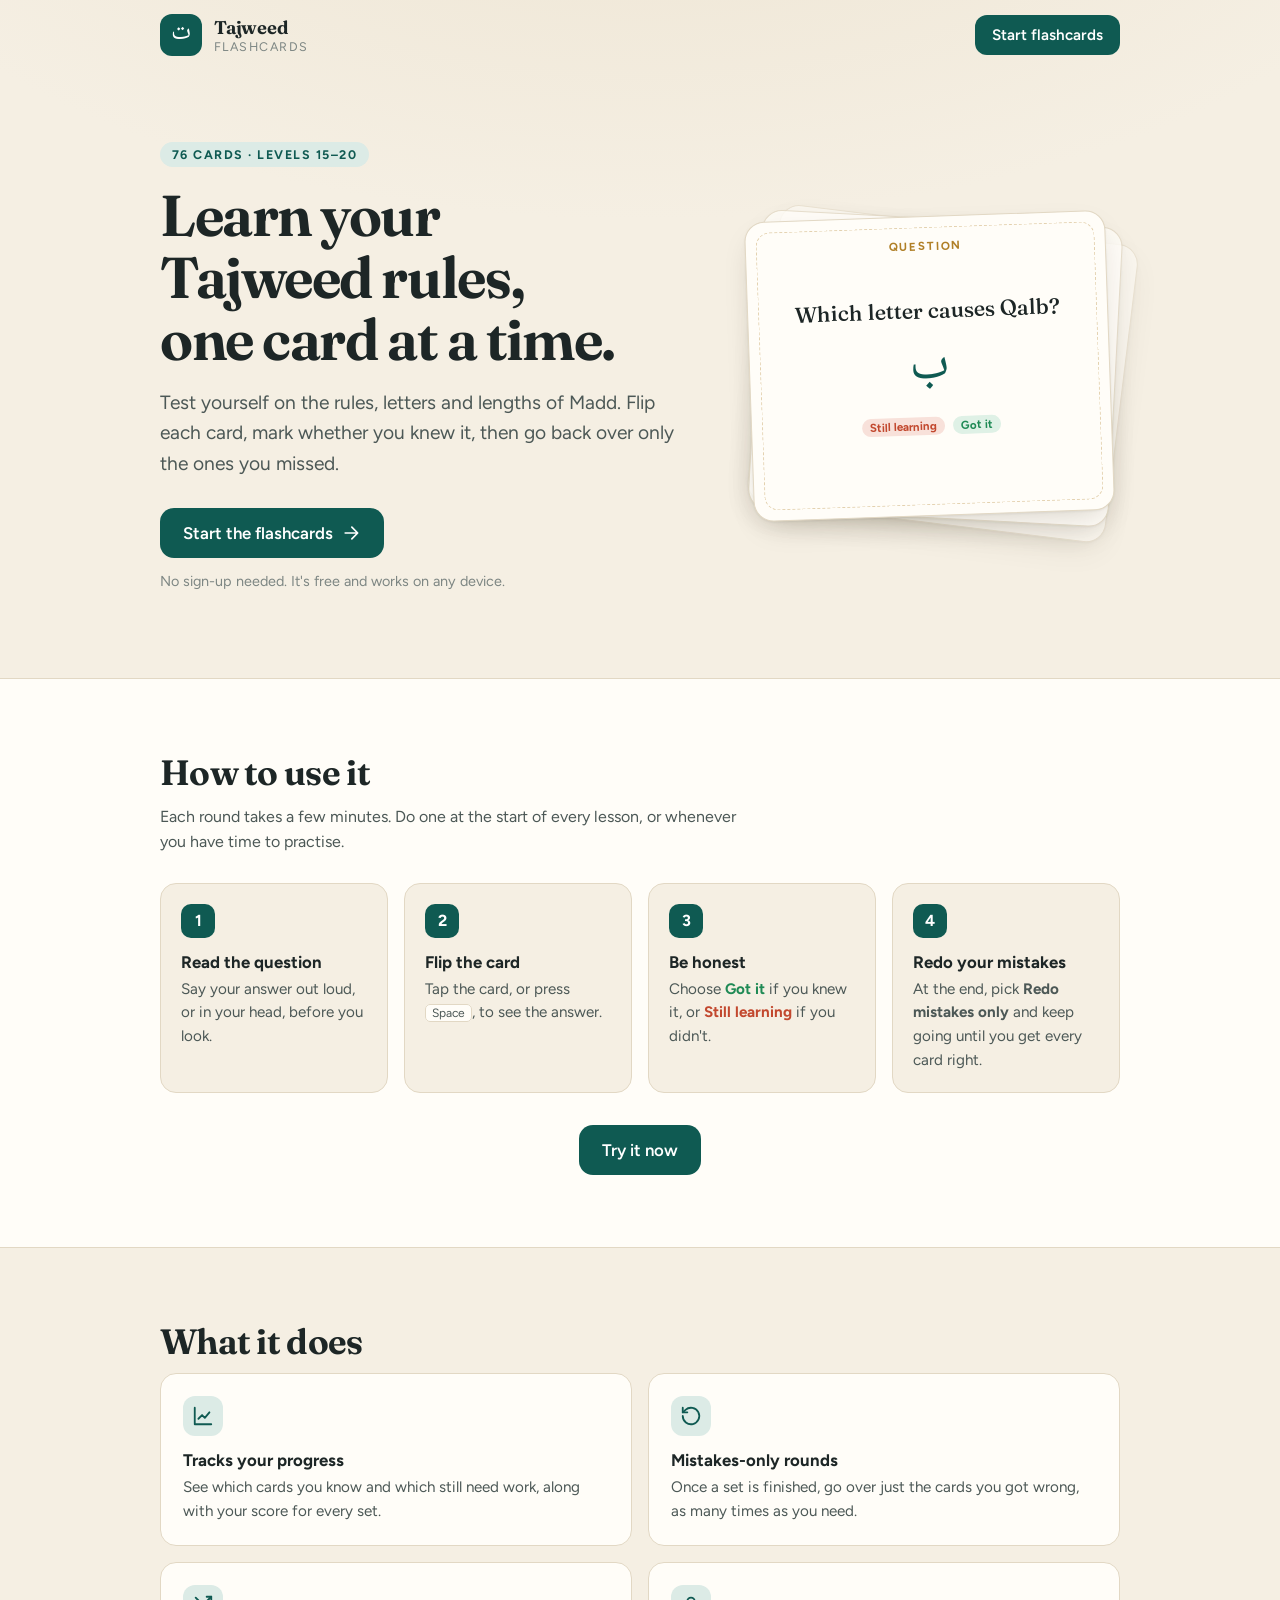
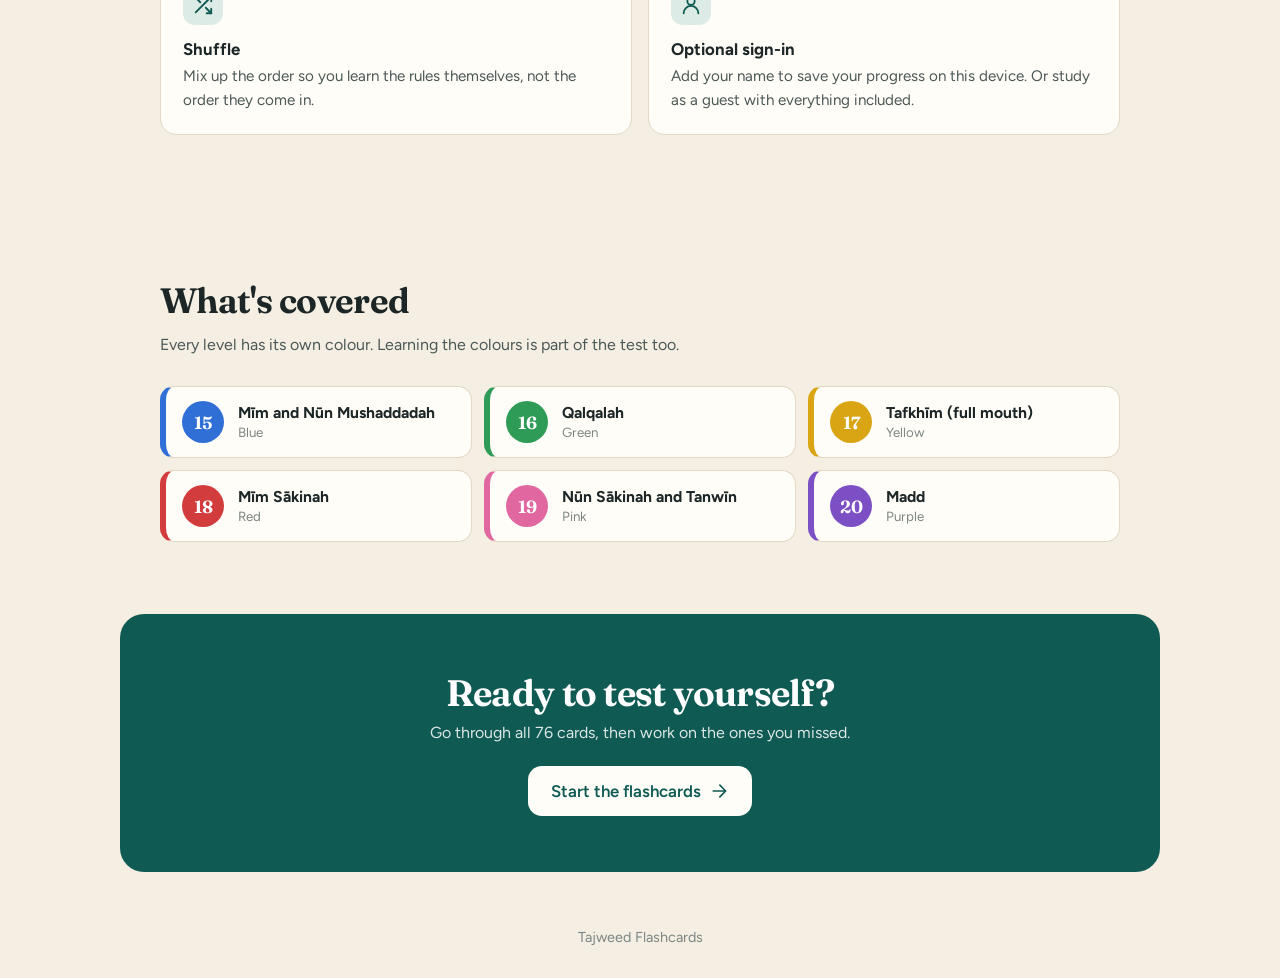
==== index.html @ 84126133 "Tajweed flashcards app with home page Static flashcard app for the Tajweed rules: flip/grade cards, " ====
<!doctype html>
<html lang="en">
<head>
  <meta charset="utf-8">
  <meta name="viewport" content="width=device-width, initial-scale=1">
  <title>Tajweed Flashcards</title>
  <meta name="description" content="Learn the Tajweed rules with flashcards. Track your progress, shuffle the deck and redo only the cards you got wrong.">
  <link rel="preconnect" href="https://fonts.googleapis.com">
  <link rel="preconnect" href="https://fonts.gstatic.com" crossorigin>
  <link href="https://fonts.googleapis.com/css2?family=Fraunces:opsz,wght@9..144,500;9..144,650&family=Figtree:wght@400;500;600;700&family=Noto+Naskh+Arabic:wght@500;700&display=swap" rel="stylesheet">
  <link rel="stylesheet" href="styles.css?v=4">
</head>
<body class="home">
  <header class="topbar">
    <a class="brand" href="index.html" title="Home">
      <span class="brand-mark" aria-hidden="true">ت</span>
      <div>
        <div class="brand-title">Tajweed</div>
        <div class="brand-sub">Flashcards</div>
      </div>
    </a>
    <div class="topbar-actions">
      <a class="btn btn-primary" href="flashcards.html">Start flashcards</a>
    </div>
  </header>

  <main>
    <!-- HERO -->
    <section class="hero">
      <div class="hero-copy">
        <span class="eyebrow"><span class="js-count">76</span> cards · Levels 15–20</span>
        <h1>Learn your Tajweed rules, one card at a time.</h1>
        <p class="lede">Test yourself on the rules, letters and lengths of Madd. Flip each card, mark whether you knew it, then go back over only the ones you missed.</p>
        <div class="hero-cta">
          <a class="btn btn-primary btn-lg" href="flashcards.html">
            Start the flashcards
            <svg viewBox="0 0 24 24" aria-hidden="true"><path d="M5 12h14M13 5l7 7-7 7"/></svg>
          </a>
          <span class="muted small">No sign-up needed. It's free and works on any device.</span>
        </div>
      </div>

      <div class="hero-art" aria-hidden="true">
        <div class="demo-card demo-back-2"></div>
        <div class="demo-card demo-back-1"></div>
        <div class="demo-card demo-front">
          <div class="face-label">Question</div>
          <div class="demo-q">Which letter causes Qalb?</div>
          <div class="demo-a">ب</div>
          <div class="demo-grade">
            <span class="pill wrong">Still learning</span>
            <span class="pill right">Got it</span>
          </div>
        </div>
      </div>
    </section>

    <!-- HOW IT WORKS -->
    <section class="band" id="how">
      <div class="band-inner">
        <h2 class="section-h">How to use it</h2>
        <p class="section-lede">Each round takes a few minutes. Do one at the start of every lesson, or whenever you have time to practise.</p>
        <ol class="steps">
          <li>
            <span class="step-n">1</span>
            <h3>Read the question</h3>
            <p>Say your answer out loud, or in your head, before you look.</p>
          </li>
          <li>
            <span class="step-n">2</span>
            <h3>Flip the card</h3>
            <p>Tap the card, or press <kbd>Space</kbd>, to see the answer.</p>
          </li>
          <li>
            <span class="step-n">3</span>
            <h3>Be honest</h3>
            <p>Choose <b class="t-right">Got it</b> if you knew it, or <b class="t-wrong">Still learning</b> if you didn't.</p>
          </li>
          <li>
            <span class="step-n">4</span>
            <h3>Redo your mistakes</h3>
            <p>At the end, pick <b>Redo mistakes only</b> and keep going until you get every card right.</p>
          </li>
        </ol>
        <div class="center">
          <a class="btn btn-primary btn-lg" href="flashcards.html">Try it now</a>
        </div>
      </div>
    </section>

    <!-- FEATURES -->
    <section class="section">
      <h2 class="section-h">What it does</h2>
      <div class="features">
        <div class="feature">
          <div class="f-icon"><svg viewBox="0 0 24 24"><path d="M3 3v18h18"/><path d="m7 15 4-4 3 3 5-6"/></svg></div>
          <h3>Tracks your progress</h3>
          <p>See which cards you know and which still need work, along with your score for every set.</p>
        </div>
        <div class="feature">
          <div class="f-icon"><svg viewBox="0 0 24 24"><path d="M3 12a9 9 0 1 0 3-6.7L3 8"/><path d="M3 3v5h5"/></svg></div>
          <h3>Mistakes-only rounds</h3>
          <p>Once a set is finished, go over just the cards you got wrong, as many times as you need.</p>
        </div>
        <div class="feature">
          <div class="f-icon"><svg viewBox="0 0 24 24"><path d="M16 3h5v5"/><path d="M4 20 21 3"/><path d="M21 16v5h-5"/><path d="m15 15 6 6"/><path d="M4 4l5 5"/></svg></div>
          <h3>Shuffle</h3>
          <p>Mix up the order so you learn the rules themselves, not the order they come in.</p>
        </div>
        <div class="feature">
          <div class="f-icon"><svg viewBox="0 0 24 24"><circle cx="12" cy="8" r="4"/><path d="M4 21a8 8 0 0 1 16 0"/></svg></div>
          <h3>Optional sign-in</h3>
          <p>Add your name to save your progress on this device. Or study as a guest with everything included.</p>
        </div>
      </div>
    </section>

    <!-- LEVELS -->
    <section class="section">
      <h2 class="section-h">What's covered</h2>
      <p class="section-lede">Every level has its own colour. Learning the colours is part of the test too.</p>
      <div class="levels">
        <div class="level" style="--lv:#2f6fd6"><span class="lv-n">15</span><div><b>Mīm and Nūn Mushaddadah</b><small>Blue</small></div></div>
        <div class="level" style="--lv:#2e9b57"><span class="lv-n">16</span><div><b>Qalqalah</b><small>Green</small></div></div>
        <div class="level" style="--lv:#d9a514"><span class="lv-n">17</span><div><b>Tafkhīm (full mouth)</b><small>Yellow</small></div></div>
        <div class="level" style="--lv:#d23c3c"><span class="lv-n">18</span><div><b>Mīm Sākinah</b><small>Red</small></div></div>
        <div class="level" style="--lv:#e0679f"><span class="lv-n">19</span><div><b>Nūn Sākinah and Tanwīn</b><small>Pink</small></div></div>
        <div class="level" style="--lv:#7d4fc4"><span class="lv-n">20</span><div><b>Madd</b><small>Purple</small></div></div>
      </div>
    </section>

    <!-- FINAL CTA -->
    <section class="cta-band">
      <h2>Ready to test yourself?</h2>
      <p>Go through all <span class="js-count">76</span> cards, then work on the ones you missed.</p>
      <a class="btn btn-light btn-lg" href="flashcards.html">
        Start the flashcards
        <svg viewBox="0 0 24 24" aria-hidden="true"><path d="M5 12h14M13 5l7 7-7 7"/></svg>
      </a>
    </section>
  </main>

  <footer class="footer muted small">Tajweed Flashcards</footer>

  <script src="cards.js?v=4"></script>
  <script>
    // Keep the card count on this page in sync with the deck.
    (function () {
      var n = (window.TAJWEED_CARDS || []).length;
      if (n) document.querySelectorAll(".js-count").forEach(function (el) { el.textContent = n; });
    })();
  </script>
</body>
</html>
---- styles.css ----
:root {
  --bg: #f5efe3;
  --bg-2: #ede4d2;
  --surface: #fffdf8;
  --ink: #1d2626;
  --ink-2: #4c5856;
  --muted: #7d8683;
  --line: #e2d8c4;
  --brand: #0f5a52;
  --brand-ink: #ffffff;
  --brand-soft: #dcebe6;
  --gold: #b07f26;
  --right: #1f8a55;
  --right-soft: #dff1e6;
  --wrong: #c2482e;
  --wrong-soft: #f8e1da;
  --shadow: 0 1px 2px rgba(40, 30, 10, .06), 0 12px 32px -12px rgba(40, 30, 10, .22);
  --radius: 20px;
  --serif: "Fraunces", Georgia, "Times New Roman", serif;
  --sans: "Figtree", system-ui, -apple-system, "Segoe UI", sans-serif;
  --arabic: "Noto Naskh Arabic", "Traditional Arabic", "Arabic Typesetting", "Amiri", serif;
  color-scheme: light;
}

@media (prefers-color-scheme: dark) {
  :root {
    --bg: #121817;
    --bg-2: #18201f;
    --surface: #1c2524;
    --ink: #eef1ec;
    --ink-2: #c3cbc6;
    --muted: #8c9792;
    --line: #2d3836;
    --brand: #5cc2aa;
    --brand-ink: #0b1716;
    --brand-soft: #1f3a35;
    --gold: #d9a94a;
    --right: #4cc283;
    --right-soft: #1b3326;
    --wrong: #ec7a5f;
    --wrong-soft: #3a221c;
    --shadow: 0 1px 2px rgba(0, 0, 0, .3), 0 16px 36px -14px rgba(0, 0, 0, .6);
    color-scheme: dark;
  }
}

* { box-sizing: border-box; }
html, body { margin: 0; }
body {
  font-family: var(--sans);
  color: var(--ink);
  background:
    radial-gradient(1200px 600px at 50% -200px, var(--bg-2), transparent 70%),
    var(--bg);
  min-height: 100vh;
  -webkit-font-smoothing: antialiased;
}
[hidden] { display: none !important; }
button { font: inherit; color: inherit; }
.muted { color: var(--muted); }
.small { font-size: .9rem; }

/* ---------- Top bar ---------- */
.topbar {
  display: flex; align-items: center; justify-content: space-between; gap: 12px;
  padding: 14px clamp(16px, 4vw, 40px);
  max-width: 1040px; margin: 0 auto;
}
.brand { display: flex; align-items: center; gap: 12px; }
.brand-mark {
  width: 42px; height: 42px; border-radius: 12px;
  display: grid; place-items: center;
  background: var(--brand); color: var(--brand-ink);
  font-family: var(--arabic); font-size: 26px; line-height: 1; padding-bottom: 4px;
}
.brand-title { font-family: var(--serif); font-weight: 650; font-size: 1.15rem; letter-spacing: -.01em; }
.brand-sub { font-size: .78rem; color: var(--muted); text-transform: uppercase; letter-spacing: .12em; }
.topbar-actions { display: flex; align-items: center; gap: 8px; }

.profile-chip {
  display: flex; align-items: center; gap: 8px;
  border: 1px solid var(--line); background: var(--surface);
  padding: 5px 14px 5px 5px; border-radius: 999px; cursor: pointer;
  font-weight: 600; font-size: .92rem; max-width: 220px;
}
.profile-chip span:last-child { overflow: hidden; text-overflow: ellipsis; white-space: nowrap; }
.profile-chip:hover { border-color: var(--brand); }
.avatar {
  width: 30px; height: 30px; border-radius: 50%; flex: none;
  display: grid; place-items: center; font-size: .85rem; font-weight: 700;
  background: var(--bg-2); color: var(--ink-2);
}
.avatar.on { background: var(--gold); color: #fff; }

/* ---------- Buttons ---------- */
.btn {
  display: inline-flex; align-items: center; justify-content: center; gap: 8px;
  border: 1px solid transparent; border-radius: 12px; cursor: pointer;
  padding: 10px 16px; font-weight: 600; font-size: .95rem;
  transition: transform .08s ease, background .15s ease, border-color .15s ease;
}
.btn:active { transform: translateY(1px); }
.btn:disabled { opacity: .45; cursor: not-allowed; }
.btn svg { width: 18px; height: 18px; fill: none; stroke: currentColor; stroke-width: 2; stroke-linecap: round; stroke-linejoin: round; }
.btn-ghost { background: transparent; color: var(--ink-2); }
.btn-ghost:hover { background: var(--surface); }
.btn-primary { background: var(--brand); color: var(--brand-ink); }
.btn-primary:hover { filter: brightness(1.08); }
.btn-secondary { background: var(--surface); border-color: var(--line); }
.btn-secondary:hover { border-color: var(--brand); }
.btn-tool { background: var(--surface); border-color: var(--line); padding: 8px 12px; font-size: .88rem; }
.btn-tool:hover:not(:disabled) { border-color: var(--brand); color: var(--brand); }
.icon-btn {
  border: 0; background: transparent; font-size: 1.6rem; line-height: 1; cursor: pointer;
  color: var(--muted); width: 36px; height: 36px; border-radius: 10px;
}
.icon-btn:hover { background: var(--bg-2); color: var(--ink); }
:focus-visible { outline: 3px solid color-mix(in srgb, var(--brand) 55%, transparent); outline-offset: 2px; }

/* ---------- Study ---------- */
.wrap { max-width: 760px; margin: 0 auto; padding: 8px 16px 48px; }
.study-head { display: flex; align-items: flex-end; justify-content: space-between; gap: 12px; flex-wrap: wrap; margin: 12px 0 14px; }
.mode-label {
  display: inline-block; font-size: .75rem; font-weight: 700; text-transform: uppercase; letter-spacing: .12em;
  color: var(--brand); background: var(--brand-soft); padding: 4px 10px; border-radius: 999px; margin-bottom: 8px;
}
.mode-label.review { color: var(--wrong); background: var(--wrong-soft); }
.counter { font-family: var(--serif); font-size: 1.9rem; font-weight: 650; letter-spacing: -.02em; }
.counter .muted { font-size: 1.1rem; font-weight: 500; }
.study-tools { display: flex; gap: 8px; flex-wrap: wrap; }

.progress { height: 8px; border-radius: 99px; background: var(--line); overflow: hidden; display: flex; }
.progress-right { background: var(--right); width: 0; transition: width .3s ease; }
.progress-wrong { background: var(--wrong); width: 0; transition: width .3s ease; }
.tally { display: flex; justify-content: space-between; margin: 10px 2px 18px; font-size: .9rem; color: var(--ink-2); }
.tally-item b { font-size: 1rem; margin-right: 4px; }
.tally-item.right b { color: var(--right); }
.tally-item.wrong b { color: var(--wrong); }

.card-stage { perspective: 1600px; }
.flashcard {
  position: relative; display: block; width: 100%;
  min-height: clamp(280px, 46vh, 400px);
  border: 0; padding: 0; background: transparent; cursor: pointer;
  transform-style: preserve-3d;
  transition: transform .5s cubic-bezier(.2, .7, .2, 1);
}
.flashcard.flipped { transform: rotateY(180deg); }
.card-stage.leave-right { animation: leaveRight .26s ease forwards; }
.card-stage.leave-left { animation: leaveLeft .26s ease forwards; }
.card-stage.enter { animation: enter .3s ease; }
@keyframes leaveRight { to { transform: translateX(40px) rotate(3deg); opacity: 0; } }
@keyframes leaveLeft { to { transform: translateX(-40px) rotate(-3deg); opacity: 0; } }
@keyframes enter { from { transform: translateY(10px); opacity: 0; } }

.face {
  position: absolute; inset: 0;
  display: flex; flex-direction: column; align-items: center; justify-content: center; gap: 16px;
  padding: 44px clamp(20px, 5vw, 48px);
  border-radius: var(--radius);
  background: var(--surface);
  border: 1px solid var(--line);
  box-shadow: var(--shadow);
  backface-visibility: hidden; -webkit-backface-visibility: hidden;
  text-align: center;
}
.face::before {
  content: ""; position: absolute; inset: 10px; border-radius: 14px;
  border: 1px dashed color-mix(in srgb, var(--gold) 35%, transparent);
  pointer-events: none;
}
.back { transform: rotateY(180deg); background: color-mix(in srgb, var(--surface) 92%, var(--brand)); }
.face-label {
  position: absolute; top: 22px; left: 0; right: 0;
  font-size: .72rem; font-weight: 700; text-transform: uppercase; letter-spacing: .16em; color: var(--gold);
}
.face-text {
  font-family: var(--serif); font-weight: 500;
  font-size: clamp(1.3rem, 3.6vw, 1.85rem); line-height: 1.35; letter-spacing: -.01em;
  white-space: pre-wrap; overflow-wrap: anywhere; max-width: 34ch;
}
.face-text.ar { font-family: var(--arabic); font-size: clamp(2rem, 6vw, 2.8rem); line-height: 1.7; letter-spacing: 0; }
.face-hint { position: absolute; bottom: 22px; font-size: .82rem; color: var(--muted); }

.grade-row { display: grid; grid-template-columns: 1fr 1fr; gap: 12px; margin-top: 20px; }
.btn-grade { padding: 15px 16px; font-size: 1rem; border-radius: 14px; border-width: 1.5px; }
.btn-grade.right { background: var(--right-soft); color: var(--right); border-color: color-mix(in srgb, var(--right) 40%, transparent); }
.btn-grade.wrong { background: var(--wrong-soft); color: var(--wrong); border-color: color-mix(in srgb, var(--wrong) 40%, transparent); }
.btn-grade.right:hover { background: var(--right); color: #fff; }
.btn-grade.wrong:hover { background: var(--wrong); color: #fff; }
.btn-grade svg { width: 20px; height: 20px; stroke-width: 2.5; }
.keys { text-align: center; font-size: .8rem; margin-top: 18px; }
kbd {
  font-family: var(--sans); font-size: .75rem; padding: 1px 6px; border-radius: 5px;
  border: 1px solid var(--line); background: var(--surface);
}

/* ---------- Done ---------- */
.done-card {
  background: var(--surface); border: 1px solid var(--line); border-radius: var(--radius); box-shadow: var(--shadow);
  padding: 32px clamp(18px, 5vw, 40px); text-align: center; margin-top: 16px;
}
.ring {
  --pct: 0; width: 132px; height: 132px; margin: 0 auto 16px; border-radius: 50%;
  background: conic-gradient(var(--right) calc(var(--pct) * 1%), var(--wrong-soft) 0);
  display: grid; place-items: center;
}
.ring-inner {
  width: 104px; height: 104px; border-radius: 50%; background: var(--surface);
  display: flex; flex-direction: column; align-items: center; justify-content: center;
}
.ring-inner span { font-family: var(--serif); font-size: 1.9rem; font-weight: 650; }
.ring-inner small { color: var(--muted); font-size: .78rem; }
.done-title { font-family: var(--serif); font-weight: 650; font-size: 1.8rem; margin: 0 0 6px; letter-spacing: -.02em; }
.done-sub { color: var(--ink-2); margin: 0 0 22px; }
.done-actions { display: flex; gap: 10px; justify-content: center; flex-wrap: wrap; }
.save-note { font-size: .85rem; color: var(--muted); margin: 18px 0 0; }
.missed { margin-top: 28px; }
.missed h2 { font-family: var(--serif); font-weight: 650; font-size: 1.25rem; }
.missed ol { padding: 0; margin: 0; list-style: none; display: grid; gap: 10px; }
.missed li {
  background: var(--surface); border: 1px solid var(--line); border-left: 4px solid var(--wrong);
  border-radius: 12px; padding: 12px 16px;
}
.missed .mq { font-weight: 600; }
.missed .ma { color: var(--ink-2); margin-top: 4px; white-space: pre-wrap; }
.missed .ma.ar { font-family: var(--arabic); font-size: 1.3rem; }

/* ---------- Dialogs ---------- */
.sheet {
  border: 1px solid var(--line); border-radius: var(--radius); padding: 0;
  background: var(--surface); color: var(--ink); box-shadow: var(--shadow);
  width: min(460px, calc(100vw - 32px)); max-height: calc(100vh - 48px);
}
.sheet-wide { width: min(760px, calc(100vw - 32px)); }
.sheet::backdrop { background: rgba(15, 20, 18, .45); backdrop-filter: blur(2px); }
.sheet-inner { padding: 20px 22px 22px; }
.sheet-head { display: flex; align-items: center; justify-content: space-between; margin-bottom: 4px; }
.sheet-head h2 { font-family: var(--serif); font-weight: 650; margin: 0; font-size: 1.35rem; }
.profile-list { display: grid; gap: 8px; margin: 14px 0; }
.profile-row {
  display: flex; align-items: center; gap: 10px; width: 100%; text-align: left;
  border: 1px solid var(--line); background: var(--bg); border-radius: 12px; padding: 8px 10px; cursor: pointer;
}
.profile-row:hover { border-color: var(--brand); }
.profile-row.active { border-color: var(--brand); background: var(--brand-soft); }
.profile-row .pname { font-weight: 600; flex: 1; }
.profile-row .pmeta { font-size: .8rem; color: var(--muted); }
.field { display: grid; gap: 6px; font-size: .85rem; font-weight: 600; color: var(--ink-2); }
.field-row { display: flex; gap: 8px; }
.field input {
  flex: 1; min-width: 0; font: inherit; font-weight: 500; color: var(--ink);
  padding: 10px 12px; border-radius: 10px; border: 1px solid var(--line); background: var(--bg);
}
.field input:focus { border-color: var(--brand); outline: none; }
.sheet-foot { margin-top: 14px; border-top: 1px solid var(--line); padding-top: 12px; }

/* Progress */
.stats { display: grid; grid-template-columns: repeat(auto-fit, minmax(130px, 1fr)); gap: 10px; margin: 14px 0 20px; }
.stat { background: var(--bg); border: 1px solid var(--line); border-radius: 14px; padding: 12px 14px; }
.stat b { display: block; font-family: var(--serif); font-size: 1.6rem; font-weight: 650; }
.stat span { font-size: .8rem; color: var(--muted); }
.section-title { font-family: var(--serif); font-weight: 650; font-size: 1.05rem; margin: 18px 0 8px; }
.tabs { display: flex; gap: 6px; margin-bottom: 10px; flex-wrap: wrap; }
.tab { border: 1px solid var(--line); background: var(--bg); padding: 6px 12px; border-radius: 999px; cursor: pointer; font-size: .85rem; font-weight: 600; }
.tab.on { background: var(--brand); color: var(--brand-ink); border-color: var(--brand); }
.card-table { width: 100%; border-collapse: collapse; font-size: .9rem; }
.card-table th { text-align: left; font-size: .72rem; text-transform: uppercase; letter-spacing: .08em; color: var(--muted); padding: 6px 8px; border-bottom: 1px solid var(--line); }
.card-table td { padding: 8px; border-bottom: 1px solid var(--line); vertical-align: top; }
.card-table td.num { text-align: center; white-space: nowrap; font-variant-numeric: tabular-nums; }
.pill { display: inline-block; font-size: .72rem; font-weight: 700; padding: 2px 8px; border-radius: 99px; white-space: nowrap; }
.pill.right { background: var(--right-soft); color: var(--right); }
.pill.wrong { background: var(--wrong-soft); color: var(--wrong); }
.pill.none { background: var(--bg-2); color: var(--muted); }
.table-scroll { max-height: 46vh; overflow: auto; border: 1px solid var(--line); border-radius: 12px; }
.sessions { display: grid; gap: 6px; }
.session-row { display: flex; justify-content: space-between; gap: 10px; font-size: .88rem; padding: 8px 12px; background: var(--bg); border-radius: 10px; }
.empty { color: var(--muted); font-size: .9rem; padding: 10px 0; }
.callout { background: var(--brand-soft); border-radius: 12px; padding: 12px 14px; font-size: .9rem; display: flex; gap: 12px; align-items: center; justify-content: space-between; flex-wrap: wrap; }

/* Toast */
.toast {
  position: fixed; left: 50%; bottom: 24px; transform: translate(-50%, 20px);
  background: var(--ink); color: var(--bg); padding: 10px 16px; border-radius: 12px;
  font-size: .9rem; font-weight: 500; opacity: 0; pointer-events: none; transition: all .25s ease;
  max-width: calc(100vw - 32px);
}
.toast.show { opacity: 1; transform: translate(-50%, 0); }

@media (max-width: 560px) {
  .brand-sub { display: none; }
  .brand { gap: 8px; min-width: 0; }
  .brand-mark { width: 36px; height: 36px; font-size: 22px; }
  .brand-title { font-size: 1rem; white-space: nowrap; }
  .topbar { padding: 12px 16px; gap: 8px; }
  .topbar-actions { gap: 4px; min-width: 0; }
  #progressBtn { padding: 8px; }
  .profile-chip { max-width: 124px; padding-right: 10px; font-size: .85rem; }
  .btn-tool span { display: none; }
  .keys { display: none; }
  .counter { font-size: 1.6rem; }
  .field-row { flex-direction: column; }
}
@media (prefers-reduced-motion: reduce) {
  .flashcard, .card-stage { transition: none !important; animation: none !important; }
}

/* ---------- Shared: logo link ---------- */
a.brand { color: inherit; text-decoration: none; }
a.btn { text-decoration: none; }

/* ---------- Home page ---------- */
.home main { overflow-x: clip; }
.btn-lg { padding: 14px 22px; font-size: 1.05rem; border-radius: 14px; }
.btn-light { background: #fffdf8; color: #0f5a52; }
.btn-light:hover { filter: brightness(.96); }
.center { text-align: center; }

.hero {
  max-width: 1040px; margin: 0 auto; padding: clamp(28px, 6vw, 72px) clamp(16px, 4vw, 40px) clamp(40px, 7vw, 88px);
  display: grid; grid-template-columns: 1.15fr .85fr; gap: clamp(28px, 5vw, 64px); align-items: center;
}
.eyebrow {
  display: inline-block; font-size: .78rem; font-weight: 700; text-transform: uppercase; letter-spacing: .12em;
  color: var(--brand); background: var(--brand-soft); padding: 5px 12px; border-radius: 999px;
}
.hero h1 {
  font-family: var(--serif); font-weight: 650; letter-spacing: -.025em; line-height: 1.08;
  font-size: clamp(2.2rem, 5.4vw, 3.6rem); margin: 18px 0 16px; text-wrap: balance;
}
.lede { font-size: clamp(1.05rem, 1.8vw, 1.2rem); color: var(--ink-2); line-height: 1.6; margin: 0 0 28px; max-width: 46ch; }
.hero-cta { display: flex; flex-wrap: wrap; align-items: center; gap: 14px 18px; }

.hero-art { position: relative; height: 340px; }
.demo-card {
  position: absolute; inset: 20px 10px; border-radius: var(--radius);
  background: var(--surface); border: 1px solid var(--line); box-shadow: var(--shadow);
}
.demo-back-2 { transform: rotate(7deg) translate(14px, 6px); opacity: .55; }
.demo-back-1 { transform: rotate(3deg) translate(6px, 2px); opacity: .8; }
.demo-front {
  display: flex; flex-direction: column; align-items: center; justify-content: center; gap: 10px;
  transform: rotate(-2deg); text-align: center; padding: 40px 24px;
}
.demo-front::before {
  content: ""; position: absolute; inset: 10px; border-radius: 14px;
  border: 1px dashed color-mix(in srgb, var(--gold) 35%, transparent);
}
.demo-q { font-family: var(--serif); font-size: 1.35rem; font-weight: 500; }
.demo-a { font-family: var(--arabic); font-size: 3.2rem; line-height: 1.3; color: var(--brand); }
.demo-grade { display: flex; gap: 8px; margin-top: 6px; }

.band { background: var(--surface); border-block: 1px solid var(--line); }
.band-inner, .section { max-width: 1040px; margin: 0 auto; padding: clamp(40px, 6vw, 72px) clamp(16px, 4vw, 40px); }
.section-h { font-family: var(--serif); font-weight: 650; letter-spacing: -.02em; font-size: clamp(1.6rem, 3.4vw, 2.2rem); margin: 0 0 10px; }
.section-lede { color: var(--ink-2); margin: 0 0 28px; max-width: 60ch; line-height: 1.6; }

.steps { list-style: none; padding: 0; margin: 0 0 32px; display: grid; grid-template-columns: repeat(4, 1fr); gap: 16px; }
.steps li { background: var(--bg); border: 1px solid var(--line); border-radius: 16px; padding: 20px; }
.step-n {
  display: grid; place-items: center; width: 34px; height: 34px; border-radius: 10px;
  background: var(--brand); color: var(--brand-ink); font-weight: 700; margin-bottom: 14px;
}
.steps h3, .feature h3 { font-size: 1.05rem; margin: 0 0 6px; }
.steps p, .feature p { margin: 0; color: var(--ink-2); line-height: 1.55; font-size: .95rem; }
.t-right { color: var(--right); }
.t-wrong { color: var(--wrong); }

.features { display: grid; grid-template-columns: repeat(2, 1fr); gap: 16px; }
.feature { background: var(--surface); border: 1px solid var(--line); border-radius: 16px; padding: 22px; }
.f-icon {
  width: 40px; height: 40px; border-radius: 12px; display: grid; place-items: center;
  background: var(--brand-soft); color: var(--brand); margin-bottom: 14px;
}
.f-icon svg { width: 22px; height: 22px; fill: none; stroke: currentColor; stroke-width: 2; stroke-linecap: round; stroke-linejoin: round; }

.levels { display: grid; grid-template-columns: repeat(3, 1fr); gap: 12px; }
.level {
  display: flex; align-items: center; gap: 14px; padding: 14px 16px; border-radius: 14px;
  background: var(--surface); border: 1px solid var(--line); border-left: 6px solid var(--lv);
}
.lv-n {
  flex: none; width: 42px; height: 42px; border-radius: 50%; display: grid; place-items: center;
  background: var(--lv); color: #fff; font-family: var(--serif); font-weight: 650; font-size: 1.1rem;
}
.level b { display: block; font-size: .98rem; }
.level small { color: var(--muted); }

.cta-band {
  max-width: 1040px; margin: 0 auto clamp(32px, 5vw, 56px); padding: clamp(36px, 6vw, 56px) 24px;
  background: #0f5a52; color: #fff; text-align: center; border-radius: 0;
}
.cta-band h2 { font-family: var(--serif); font-weight: 650; font-size: clamp(1.6rem, 3.6vw, 2.3rem); margin: 0 0 8px; letter-spacing: -.02em; }
.cta-band p { margin: 0 0 24px; opacity: .85; }
@media (min-width: 1088px) { .cta-band { border-radius: 24px; } }
.footer { text-align: center; padding: 0 16px 32px; }
.btn-lg svg { width: 20px; height: 20px; fill: none; stroke: currentColor; stroke-width: 2; stroke-linecap: round; stroke-linejoin: round; }

@media (max-width: 860px) {
  .hero { grid-template-columns: 1fr; }
  .hero-art { height: 280px; max-width: 420px; width: 100%; margin: 0 auto; }
  .steps { grid-template-columns: repeat(2, 1fr); }
  .levels { grid-template-columns: repeat(2, 1fr); }
}
@media (max-width: 560px) {
  .steps, .features, .levels { grid-template-columns: 1fr; }
  .hero-cta .btn { width: 100%; }
}
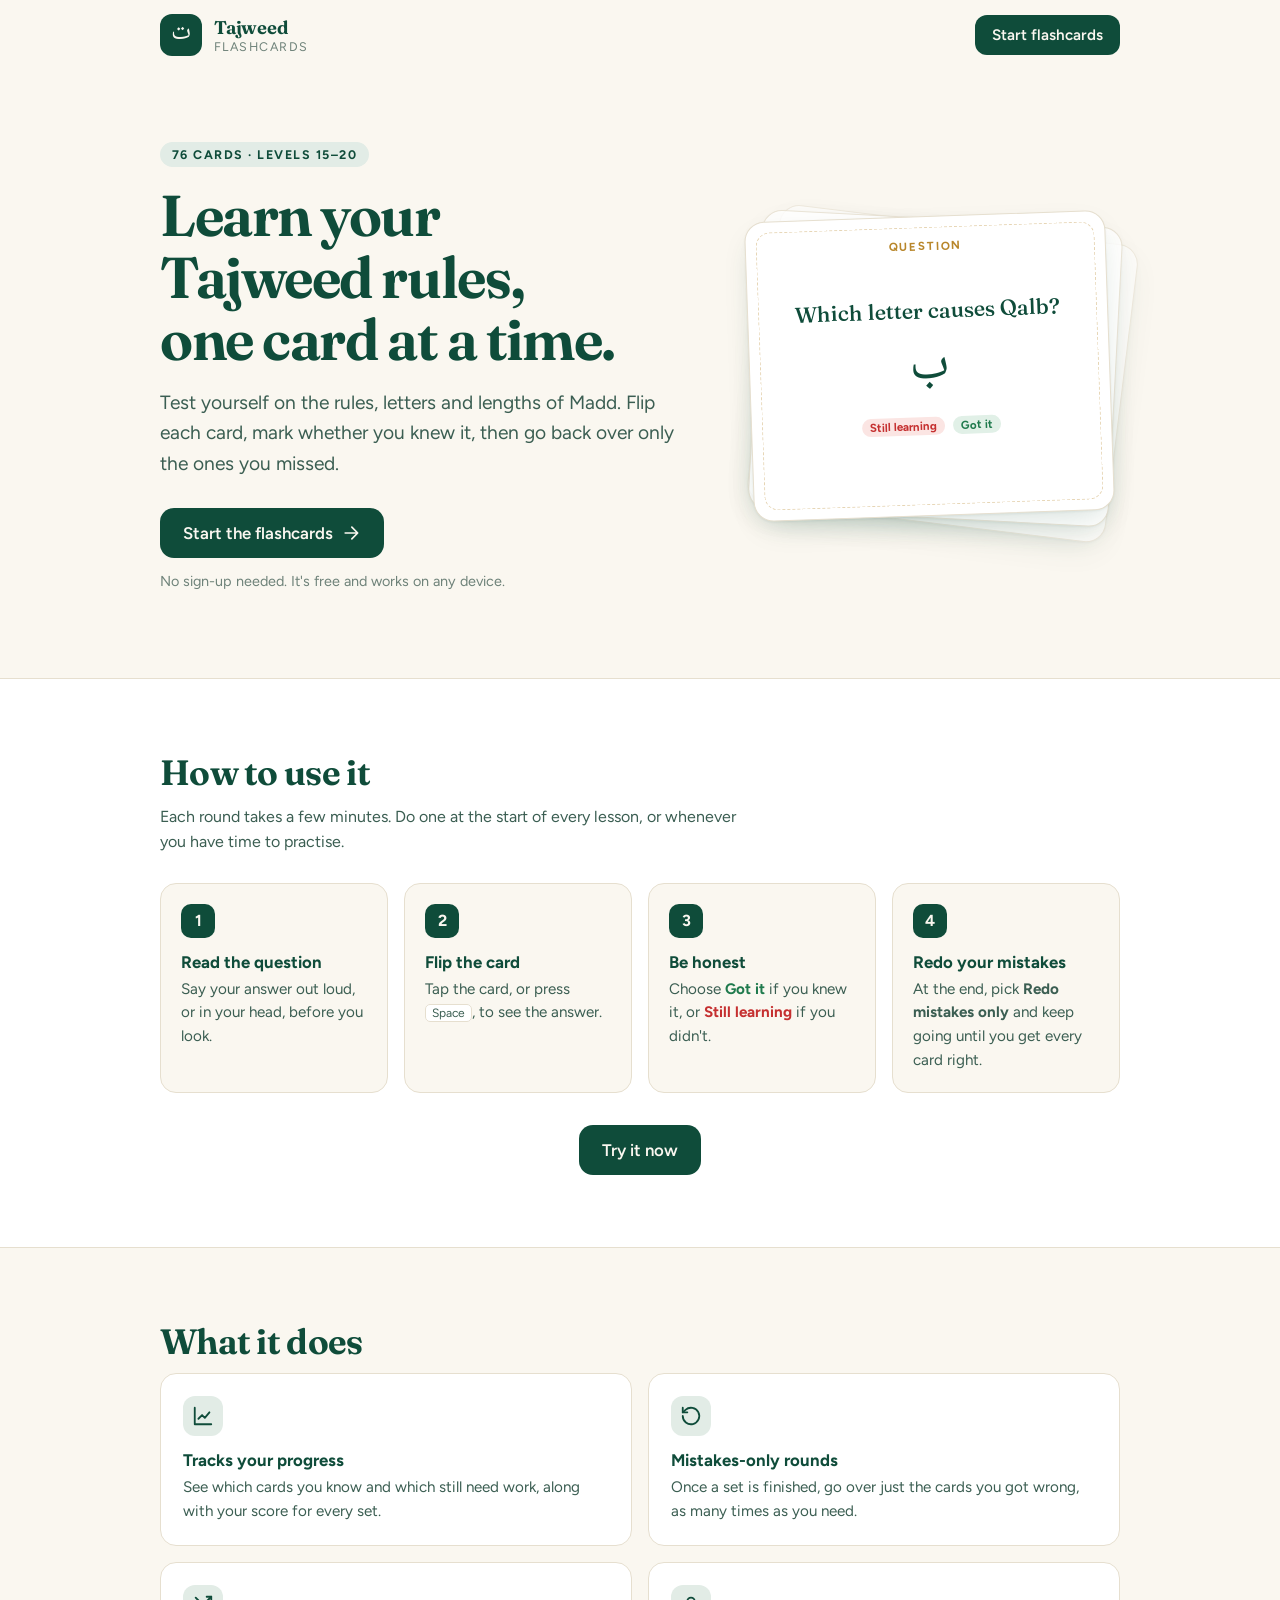
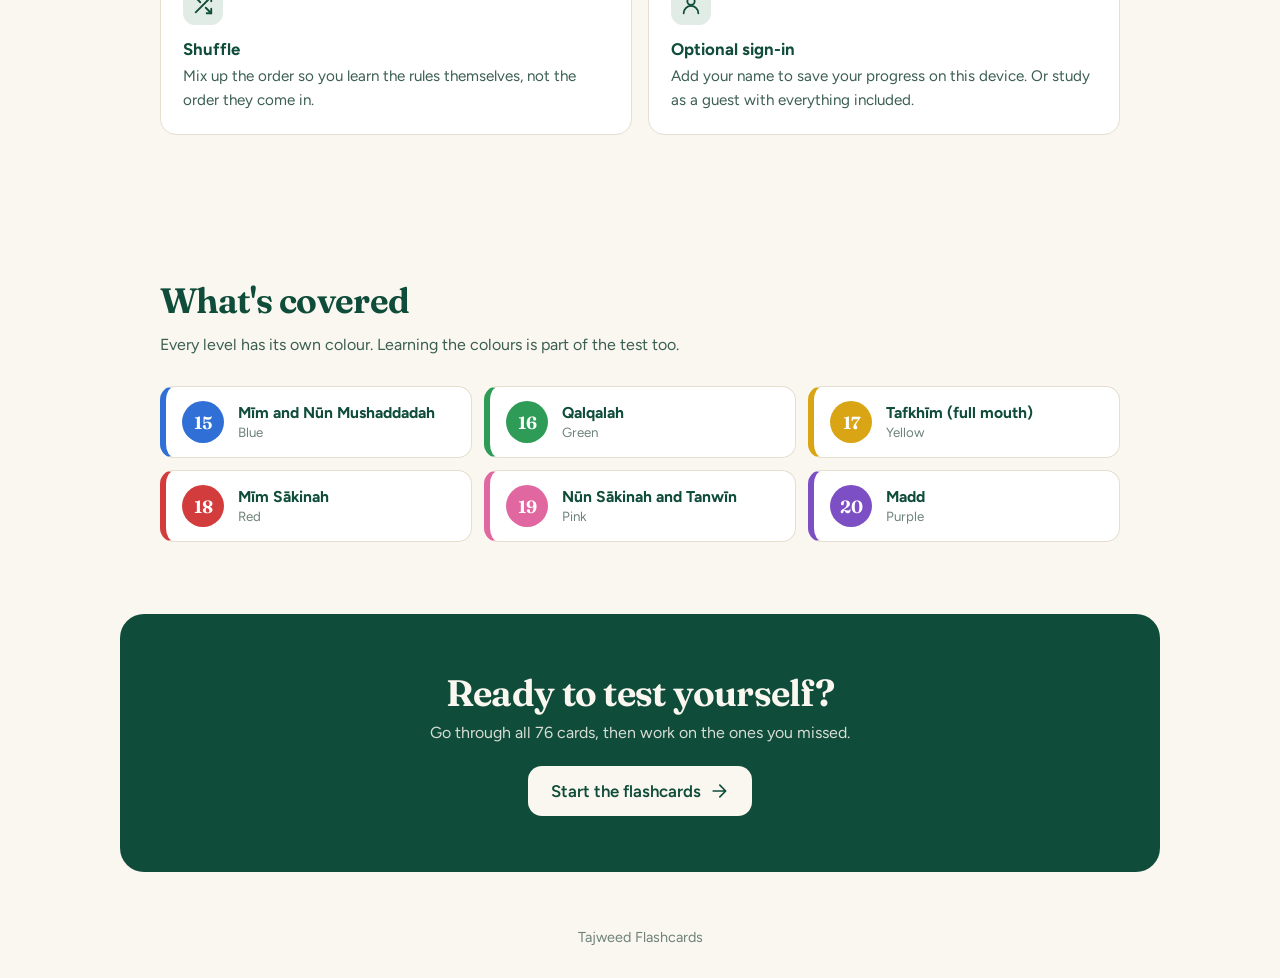
==== commit a43db2b6: "Apply green and cream brand theme Light: brand green #0F4C3A on cream #FAF7F0, white cards, gold #B8" ====
--- a/index.html
+++ b/index.html
@@ -3,12 +3,13 @@
 <head>
   <meta charset="utf-8">
   <meta name="viewport" content="width=device-width, initial-scale=1">
+  <meta name="theme-color" content="#0F4C3A">
   <title>Tajweed Flashcards</title>
   <meta name="description" content="Learn the Tajweed rules with flashcards. Track your progress, shuffle the deck and redo only the cards you got wrong.">
   <link rel="preconnect" href="https://fonts.googleapis.com">
   <link rel="preconnect" href="https://fonts.gstatic.com" crossorigin>
   <link href="https://fonts.googleapis.com/css2?family=Fraunces:opsz,wght@9..144,500;9..144,650&family=Figtree:wght@400;500;600;700&family=Noto+Naskh+Arabic:wght@500;700&display=swap" rel="stylesheet">
-  <link rel="stylesheet" href="styles.css?v=4">
+  <link rel="stylesheet" href="styles.css?v=5">
 </head>
 <body class="home">
   <header class="topbar">
@@ -142,7 +143,7 @@
 
   <footer class="footer muted small">Tajweed Flashcards</footer>
 
-  <script src="cards.js?v=4"></script>
+  <script src="cards.js?v=5"></script>
   <script>
     // Keep the card count on this page in sync with the deck.
     (function () {
--- a/styles.css
+++ b/styles.css
@@ -1,20 +1,21 @@
 :root {
-  --bg: #f5efe3;
-  --bg-2: #ede4d2;
-  --surface: #fffdf8;
-  --ink: #1d2626;
-  --ink-2: #4c5856;
-  --muted: #7d8683;
-  --line: #e2d8c4;
-  --brand: #0f5a52;
-  --brand-ink: #ffffff;
-  --brand-soft: #dcebe6;
-  --gold: #b07f26;
-  --right: #1f8a55;
-  --right-soft: #dff1e6;
-  --wrong: #c2482e;
-  --wrong-soft: #f8e1da;
-  --shadow: 0 1px 2px rgba(40, 30, 10, .06), 0 12px 32px -12px rgba(40, 30, 10, .22);
+  /* Light theme (default) */
+  --bg: #FAF7F0;          /* cream page background */
+  --bg-2: #F1ECDF;
+  --surface: #FFFFFF;     /* cards */
+  --ink: #0F4C3A;         /* brand green text */
+  --ink-2: #3B5E52;
+  --muted: #6E8279;
+  --line: #E6DFCF;
+  --brand: #0F4C3A;       /* brand green buttons */
+  --brand-ink: #FAF7F0;
+  --brand-soft: #E2ECE6;
+  --gold: #B8862A;
+  --right: #1F7A4D;
+  --right-soft: #E1F0E7;
+  --wrong: #C53030;
+  --wrong-soft: #FBE5E3;
+  --shadow: 0 1px 2px rgba(15, 76, 58, .06), 0 12px 32px -12px rgba(15, 76, 58, .22);
   --radius: 20px;
   --serif: "Fraunces", Georgia, "Times New Roman", serif;
   --sans: "Figtree", system-ui, -apple-system, "Segoe UI", sans-serif;
@@ -24,22 +25,23 @@
 
 @media (prefers-color-scheme: dark) {
   :root {
-    --bg: #121817;
-    --bg-2: #18201f;
-    --surface: #1c2524;
-    --ink: #eef1ec;
-    --ink-2: #c3cbc6;
-    --muted: #8c9792;
-    --line: #2d3836;
-    --brand: #5cc2aa;
-    --brand-ink: #0b1716;
-    --brand-soft: #1f3a35;
-    --gold: #d9a94a;
-    --right: #4cc283;
-    --right-soft: #1b3326;
-    --wrong: #ec7a5f;
-    --wrong-soft: #3a221c;
-    --shadow: 0 1px 2px rgba(0, 0, 0, .3), 0 16px 36px -14px rgba(0, 0, 0, .6);
+    /* Dark theme */
+    --bg: #091A14;
+    --bg-2: #0C2019;
+    --surface: #0E2219;   /* cards */
+    --ink: #FAF7F0;       /* cream text */
+    --ink-2: #CDD6CF;
+    --muted: #8DA197;
+    --line: #1D3A2F;
+    --brand: #FAF7F0;     /* cream buttons with green text */
+    --brand-ink: #0F4C3A;
+    --brand-soft: #16362A;
+    --gold: #C49A2A;
+    --right: #4CC283;
+    --right-soft: #12301F;
+    --wrong: #E24B4A;
+    --wrong-soft: #3A1716;
+    --shadow: 0 1px 2px rgba(0, 0, 0, .35), 0 16px 36px -14px rgba(0, 0, 0, .65);
     color-scheme: dark;
   }
 }
@@ -49,9 +51,7 @@
 body {
   font-family: var(--sans);
   color: var(--ink);
-  background:
-    radial-gradient(1200px 600px at 50% -200px, var(--bg-2), transparent 70%),
-    var(--bg);
+  background: var(--bg);
   min-height: 100vh;
   -webkit-font-smoothing: antialiased;
 }
@@ -90,7 +90,7 @@
   display: grid; place-items: center; font-size: .85rem; font-weight: 700;
   background: var(--bg-2); color: var(--ink-2);
 }
-.avatar.on { background: var(--gold); color: #fff; }
+.avatar.on { background: var(--gold); color: #FAF7F0; }
 
 /* ---------- Buttons ---------- */
 .btn {
@@ -233,7 +233,7 @@
   width: min(460px, calc(100vw - 32px)); max-height: calc(100vh - 48px);
 }
 .sheet-wide { width: min(760px, calc(100vw - 32px)); }
-.sheet::backdrop { background: rgba(15, 20, 18, .45); backdrop-filter: blur(2px); }
+.sheet::backdrop { background: rgba(9, 26, 20, .5); backdrop-filter: blur(2px); }
 .sheet-inner { padding: 20px 22px 22px; }
 .sheet-head { display: flex; align-items: center; justify-content: space-between; margin-bottom: 4px; }
 .sheet-head h2 { font-family: var(--serif); font-weight: 650; margin: 0; font-size: 1.35rem; }
@@ -312,7 +312,7 @@
 /* ---------- Home page ---------- */
 .home main { overflow-x: clip; }
 .btn-lg { padding: 14px 22px; font-size: 1.05rem; border-radius: 14px; }
-.btn-light { background: #fffdf8; color: #0f5a52; }
+.btn-light { background: #FAF7F0; color: #0F4C3A; }
 .btn-light:hover { filter: brightness(.96); }
 .center { text-align: center; }
 
@@ -388,7 +388,7 @@
 
 .cta-band {
   max-width: 1040px; margin: 0 auto clamp(32px, 5vw, 56px); padding: clamp(36px, 6vw, 56px) 24px;
-  background: #0f5a52; color: #fff; text-align: center; border-radius: 0;
+  background: #0F4C3A; color: #FAF7F0; text-align: center; border-radius: 0;
 }
 .cta-band h2 { font-family: var(--serif); font-weight: 650; font-size: clamp(1.6rem, 3.6vw, 2.3rem); margin: 0 0 8px; letter-spacing: -.02em; }
 .cta-band p { margin: 0 0 24px; opacity: .85; }
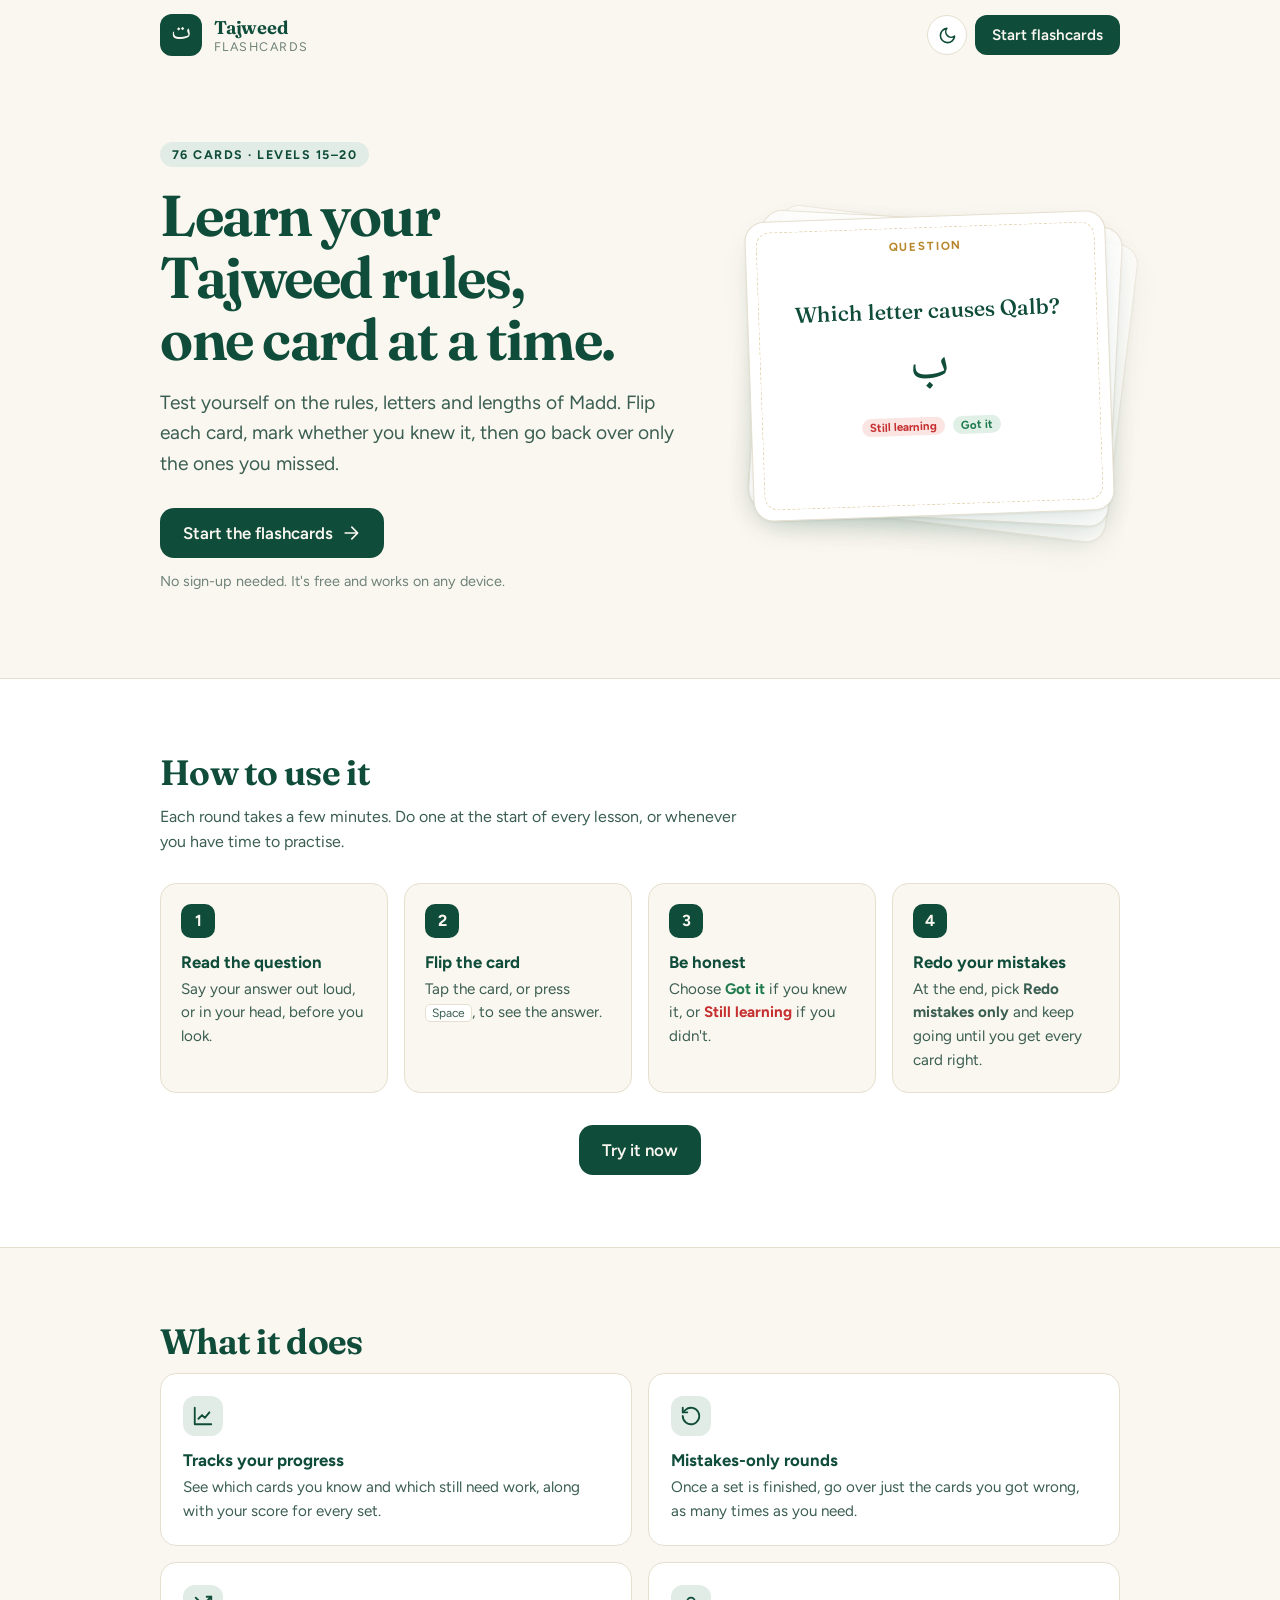
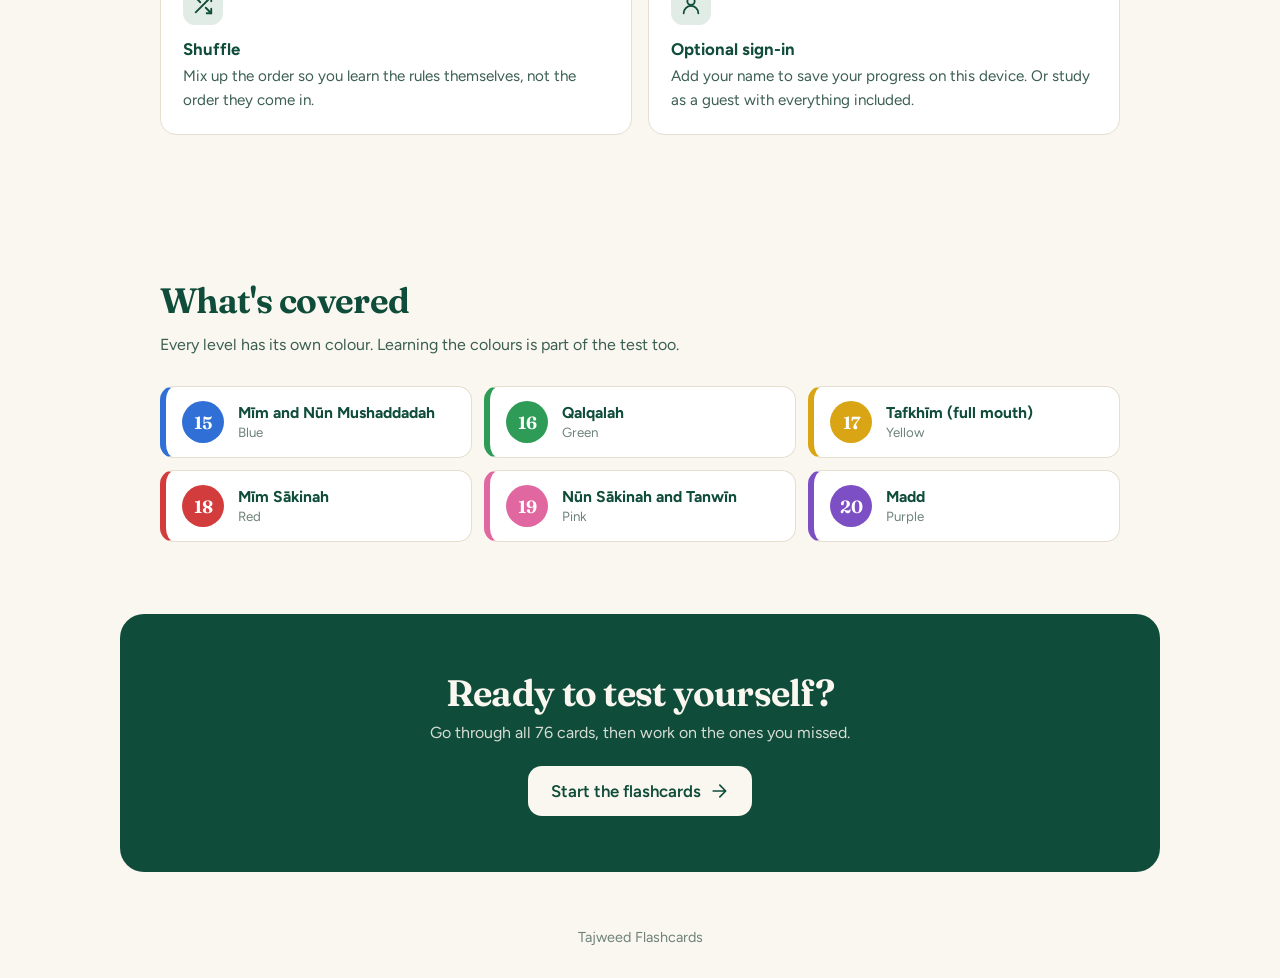
==== commit 930c6a35: "Add light/dark mode toggle A sun/moon button in the header on both pages switches themes. The choice" ====
--- a/index.html
+++ b/index.html
@@ -9,7 +9,8 @@
   <link rel="preconnect" href="https://fonts.googleapis.com">
   <link rel="preconnect" href="https://fonts.gstatic.com" crossorigin>
   <link href="https://fonts.googleapis.com/css2?family=Fraunces:opsz,wght@9..144,500;9..144,650&family=Figtree:wght@400;500;600;700&family=Noto+Naskh+Arabic:wght@500;700&display=swap" rel="stylesheet">
-  <link rel="stylesheet" href="styles.css?v=5">
+  <link rel="stylesheet" href="styles.css?v=6">
+  <script src="theme.js?v=6"></script>
 </head>
 <body class="home">
   <header class="topbar">
@@ -21,6 +22,10 @@
       </div>
     </a>
     <div class="topbar-actions">
+      <button class="theme-toggle" type="button" aria-label="Switch to dark mode" title="Switch to dark mode">
+        <svg class="i-moon" viewBox="0 0 24 24" aria-hidden="true"><path d="M21 12.8A9 9 0 1 1 11.2 3a7 7 0 0 0 9.8 9.8z"/></svg>
+        <svg class="i-sun" viewBox="0 0 24 24" aria-hidden="true"><circle cx="12" cy="12" r="4"/><path d="M12 2v2M12 20v2M4.9 4.9l1.4 1.4M17.7 17.7l1.4 1.4M2 12h2M20 12h2M4.9 19.1l1.4-1.4M17.7 6.3l1.4-1.4"/></svg>
+      </button>
       <a class="btn btn-primary" href="flashcards.html">Start flashcards</a>
     </div>
   </header>
@@ -143,7 +148,7 @@
 
   <footer class="footer muted small">Tajweed Flashcards</footer>
 
-  <script src="cards.js?v=5"></script>
+  <script src="cards.js?v=6"></script>
   <script>
     // Keep the card count on this page in sync with the deck.
     (function () {
--- a/styles.css
+++ b/styles.css
@@ -23,8 +23,9 @@
   color-scheme: light;
 }
 
+/* Dark theme: follows the device unless the person picks light or dark with the toggle. */
 @media (prefers-color-scheme: dark) {
-  :root {
+  :root:not([data-theme="light"]) {
     /* Dark theme */
     --bg: #091A14;
     --bg-2: #0C2019;
@@ -44,6 +45,26 @@
     --shadow: 0 1px 2px rgba(0, 0, 0, .35), 0 16px 36px -14px rgba(0, 0, 0, .65);
     color-scheme: dark;
   }
+}
+:root[data-theme="dark"] {
+  /* Dark theme */
+  --bg: #091A14;
+  --bg-2: #0C2019;
+  --surface: #0E2219;   /* cards */
+  --ink: #FAF7F0;       /* cream text */
+  --ink-2: #CDD6CF;
+  --muted: #8DA197;
+  --line: #1D3A2F;
+  --brand: #FAF7F0;     /* cream buttons with green text */
+  --brand-ink: #0F4C3A;
+  --brand-soft: #16362A;
+  --gold: #C49A2A;
+  --right: #4CC283;
+  --right-soft: #12301F;
+  --wrong: #E24B4A;
+  --wrong-soft: #3A1716;
+  --shadow: 0 1px 2px rgba(0, 0, 0, .35), 0 16px 36px -14px rgba(0, 0, 0, .65);
+  color-scheme: dark;
 }
 
 * { box-sizing: border-box; }
@@ -406,3 +427,16 @@
   .steps, .features, .levels { grid-template-columns: 1fr; }
   .hero-cta .btn { width: 100%; }
 }
+
+/* ---------- Theme toggle ---------- */
+.theme-toggle {
+  width: 40px; height: 40px; flex: none; display: grid; place-items: center;
+  border: 1px solid var(--line); background: var(--surface); color: var(--ink);
+  border-radius: 999px; cursor: pointer; padding: 0;
+}
+.theme-toggle:hover { border-color: var(--brand); }
+.theme-toggle svg { width: 19px; height: 19px; fill: none; stroke: currentColor; stroke-width: 2; stroke-linecap: round; stroke-linejoin: round; }
+.theme-toggle .i-sun { display: none; }
+.theme-toggle.is-dark .i-sun { display: block; }
+.theme-toggle.is-dark .i-moon { display: none; }
+@media (max-width: 560px) { .theme-toggle { width: 36px; height: 36px; } }
